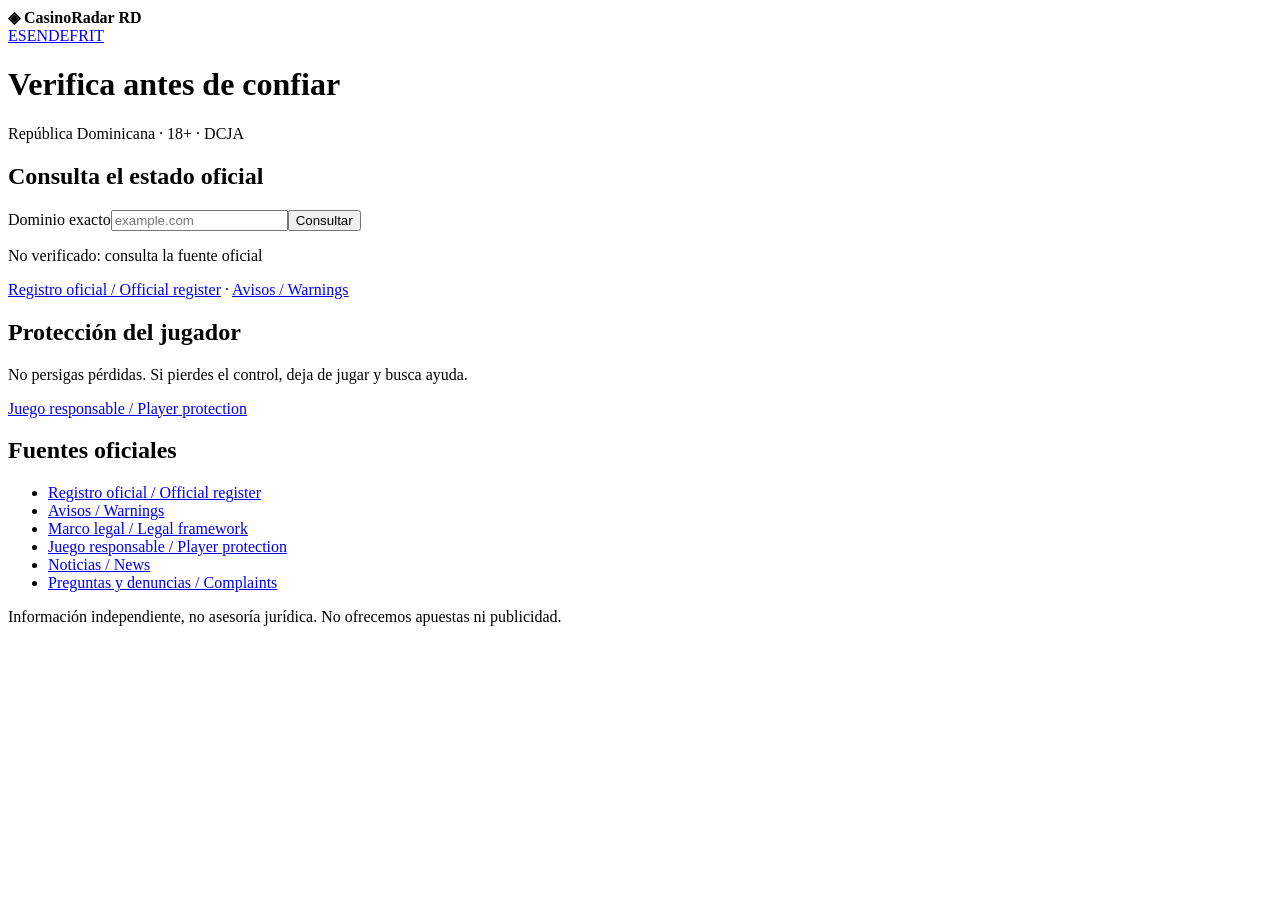
==== index.html @ f2c5ab01 "Add preview index.html" ====
<!doctype html><html lang="es"><head><meta charset="utf-8"><meta name="viewport" content="width=device-width,initial-scale=1"><meta name="description" content="Consulta el estado oficial · República Dominicana"><title>CasinoRadar RD – Verifica antes de confiar</title><meta name="robots" content="noindex"><link rel="stylesheet" href="/style.css"></head><body><header><strong>◈ CasinoRadar RD</strong><nav aria-label="Language"><a href="/" lang="es">ES</a><a href="/en/" lang="en">EN</a><a href="/de/" lang="de">DE</a><a href="/fr/" lang="fr">FR</a><a href="/it/" lang="it">IT</a></nav></header><main><h1>Verifica antes de confiar</h1><p>República Dominicana · 18+ · DCJA</p><section><h2>Consulta el estado oficial</h2><form id="check"><label for="domain">Dominio exacto</label><input id="domain" required maxlength="253" autocomplete="off" placeholder="example.com"><button>Consultar</button></form><p id="result" role="status">No verificado: consulta la fuente oficial</p><a href="https://www.casinos.gob.do/juegos-autorizados/juegos-de-azar-por-internet/">Registro oficial / Official register</a> · <a href="https://www.casinos.gob.do/juegos-autorizados/operadores-no-autorizados/">Avisos / Warnings</a></section><section><h2>Protección del jugador</h2><p>No persigas pérdidas. Si pierdes el control, deja de jugar y busca ayuda.</p><a href="https://www.casinos.gob.do/juego-responsable/que-es-el-juego-responsable/">Juego responsable / Player protection</a></section><section><h2>Fuentes oficiales</h2><ul><li><a href="https://www.casinos.gob.do/juegos-autorizados/juegos-de-azar-por-internet/">Registro oficial / Official register</a></li><li><a href="https://www.casinos.gob.do/juegos-autorizados/operadores-no-autorizados/">Avisos / Warnings</a></li><li><a href="https://www.casinos.gob.do/marco-legal/">Marco legal / Legal framework</a></li><li><a href="https://www.casinos.gob.do/juego-responsable/que-es-el-juego-responsable/">Juego responsable / Player protection</a></li><li><a href="https://www.casinos.gob.do/">Noticias / News</a></li><li><a href="https://www.casinos.gob.do/faq/">Preguntas y denuncias / Complaints</a></li></ul></section></main><footer>Información independiente, no asesoría jurídica. No ofrecemos apuestas ni publicidad.</footer><script src="/check.js" defer></script></body></html>
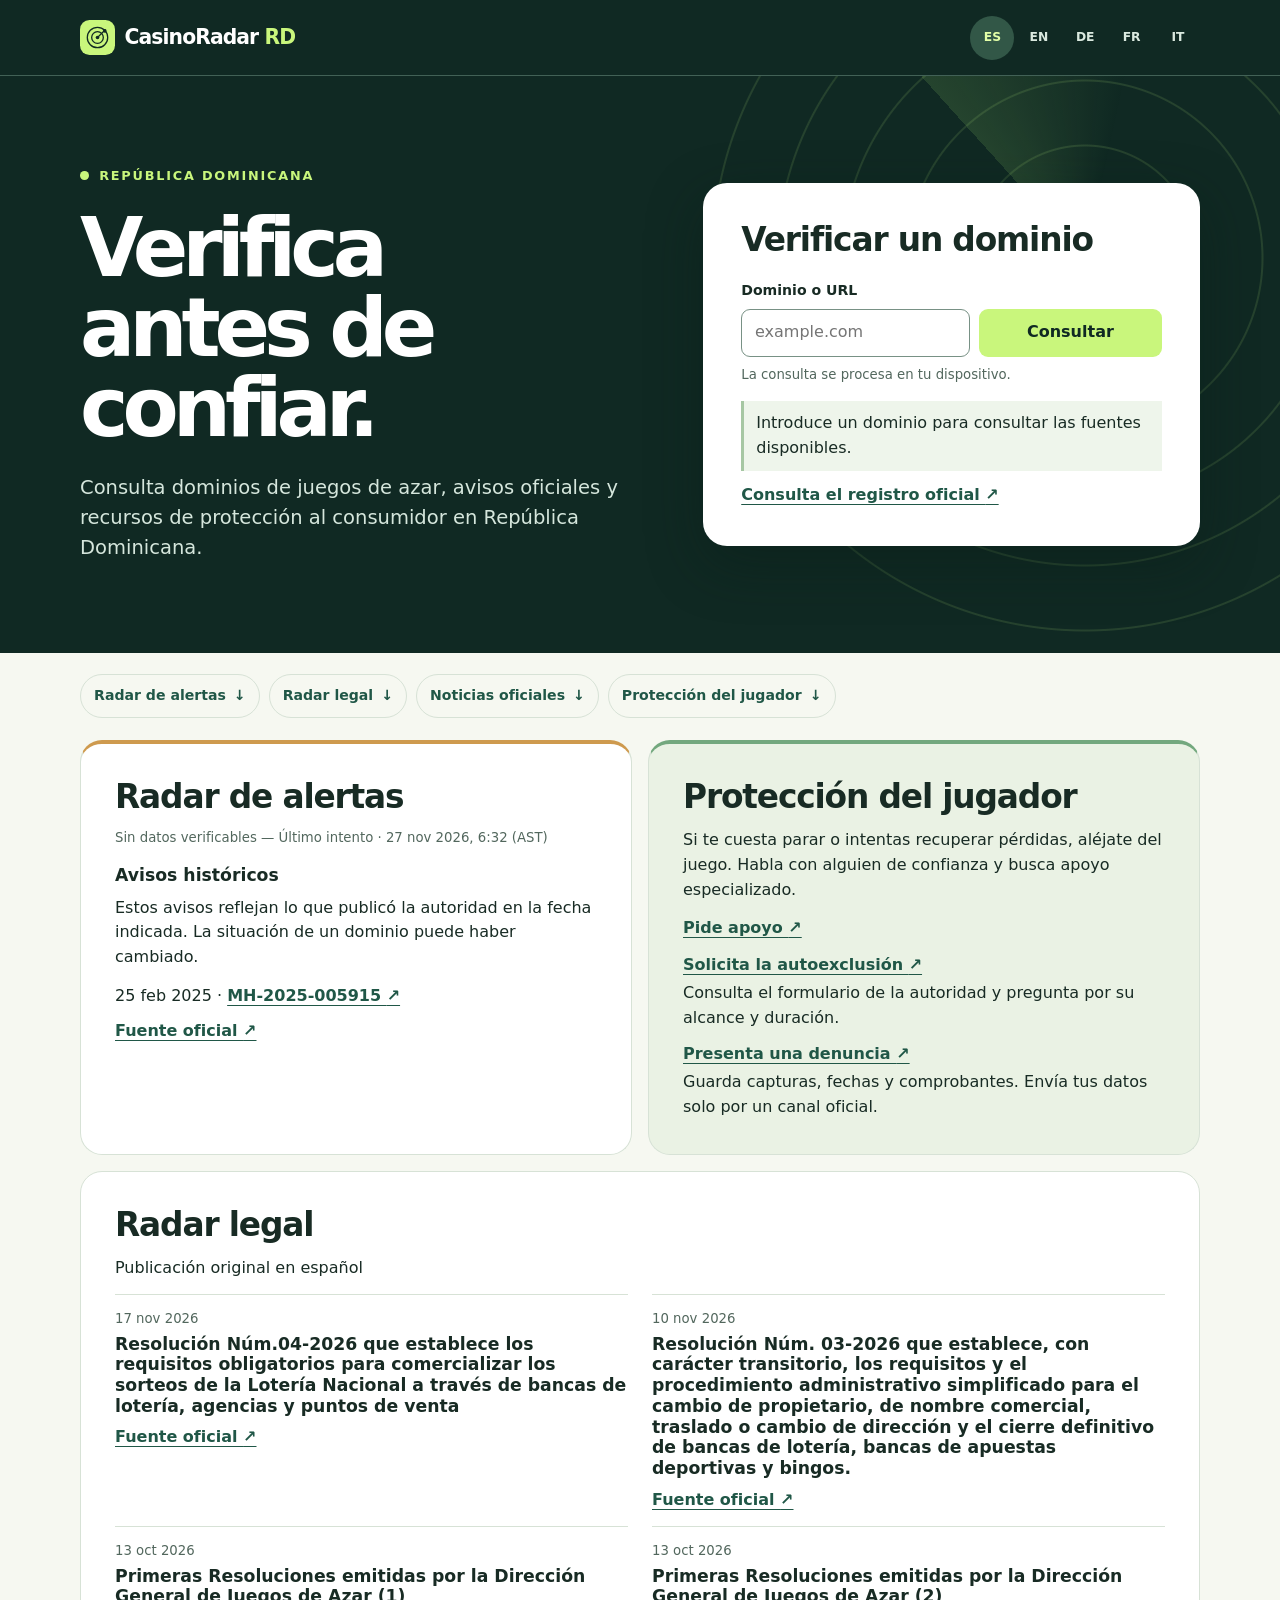
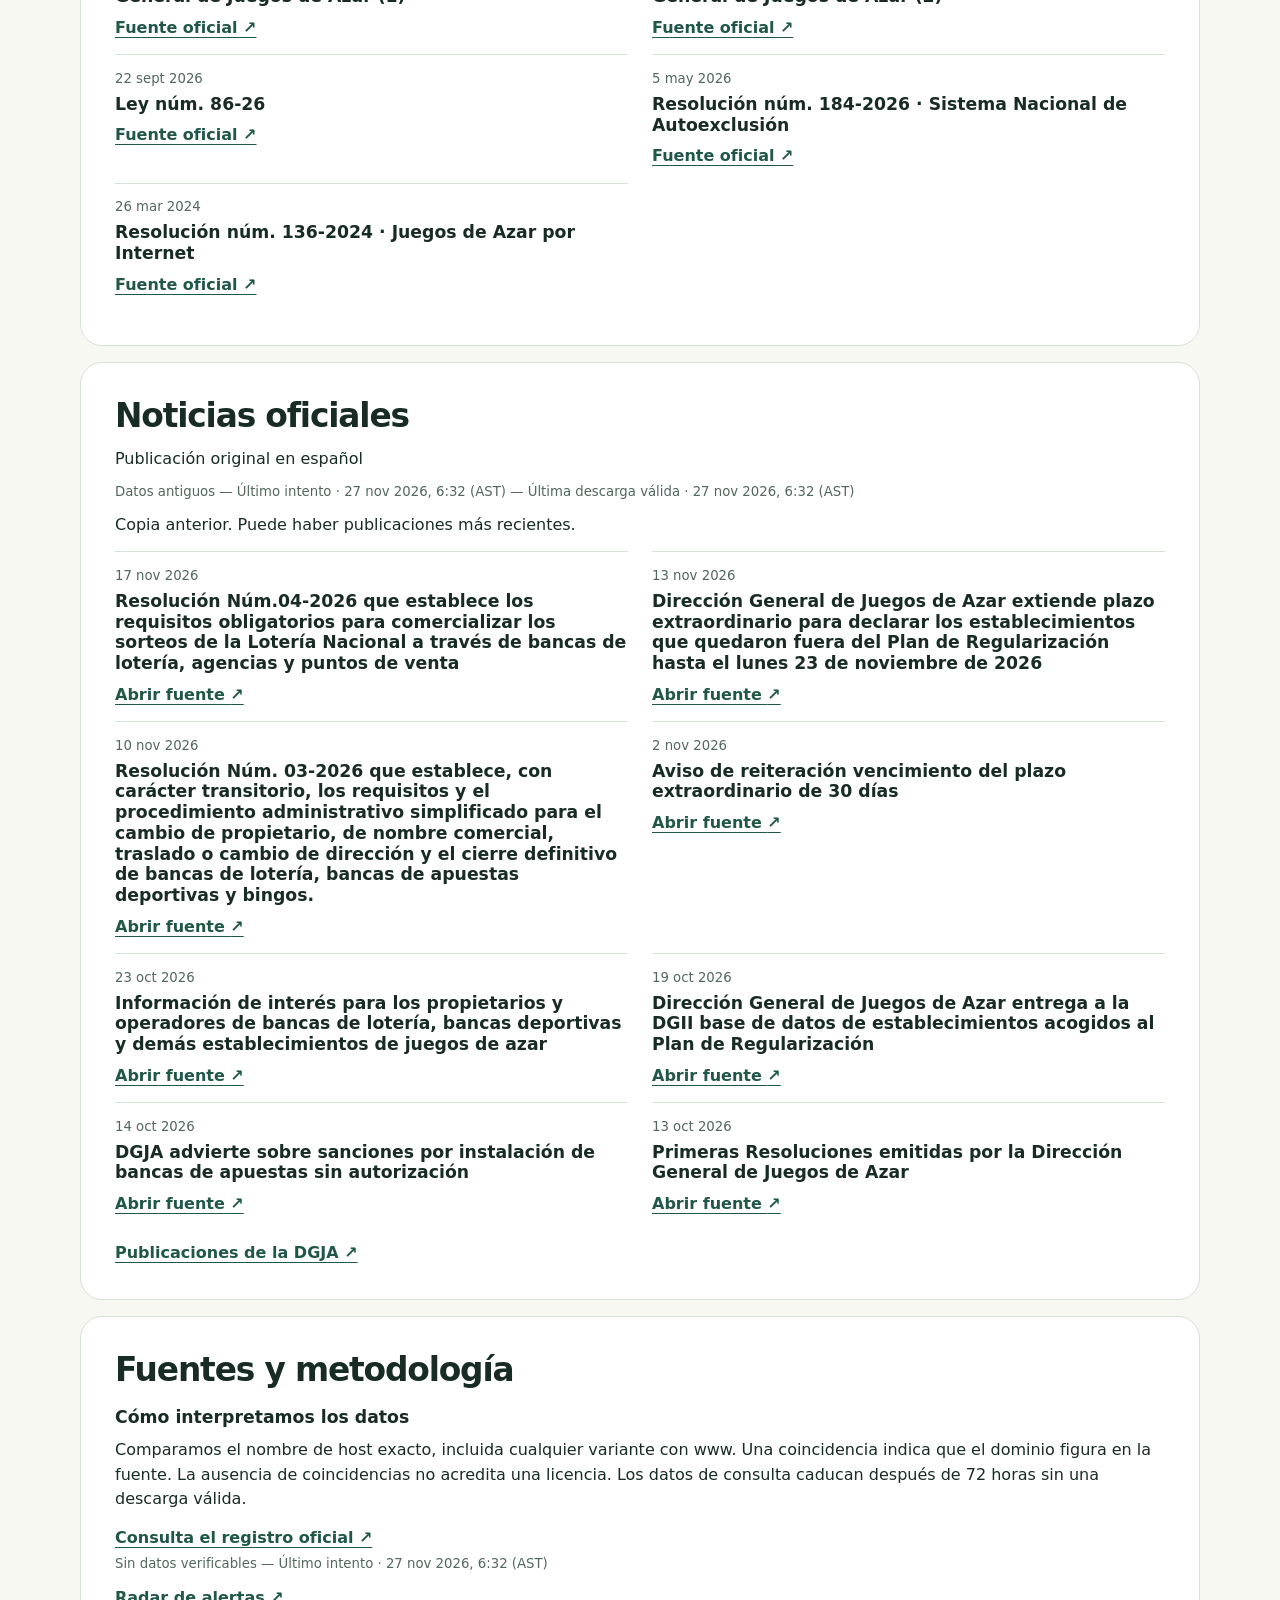
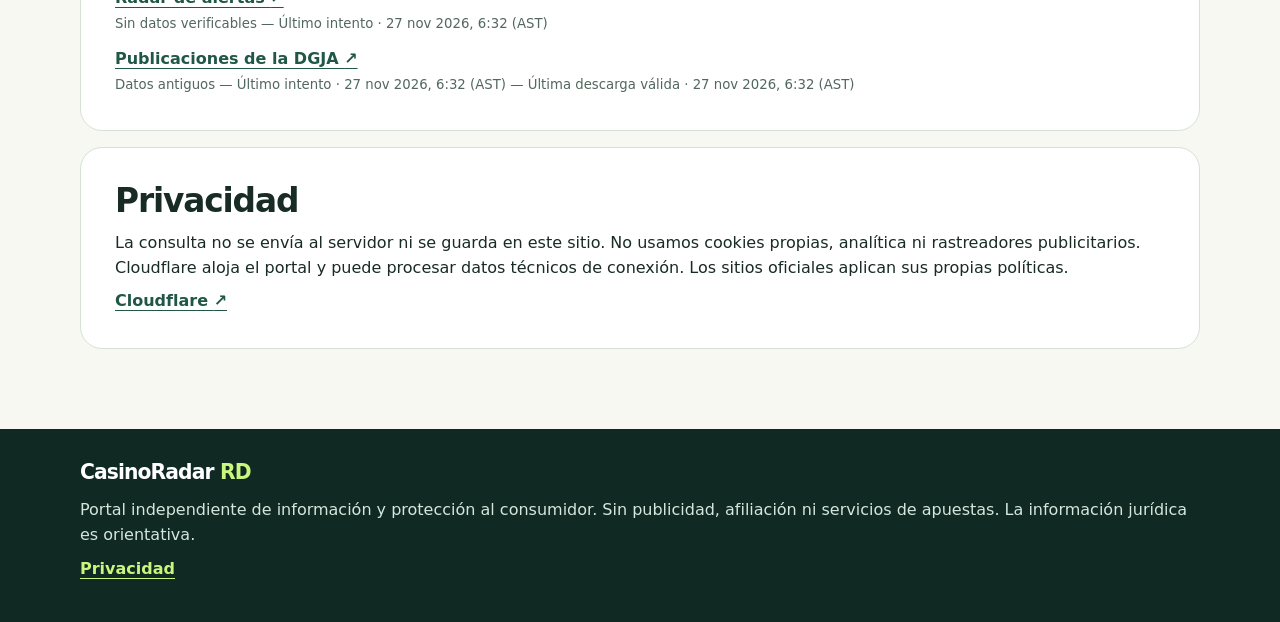
==== commit ba7998d1: "Build multilingual consumer protection portal and official source imports" ====
--- a/index.html
+++ b/index.html
@@ -1 +1,86 @@
-<!doctype html><html lang="es"><head><meta charset="utf-8"><meta name="viewport" content="width=device-width,initial-scale=1"><meta name="description" content="Consulta el estado oficial · República Dominicana"><title>CasinoRadar RD – Verifica antes de confiar</title><meta name="robots" content="noindex"><link rel="stylesheet" href="/style.css"></head><body><header><strong>◈ CasinoRadar RD</strong><nav aria-label="Language"><a href="/" lang="es">ES</a><a href="/en/" lang="en">EN</a><a href="/de/" lang="de">DE</a><a href="/fr/" lang="fr">FR</a><a href="/it/" lang="it">IT</a></nav></header><main><h1>Verifica antes de confiar</h1><p>República Dominicana · 18+ · DCJA</p><section><h2>Consulta el estado oficial</h2><form id="check"><label for="domain">Dominio exacto</label><input id="domain" required maxlength="253" autocomplete="off" placeholder="example.com"><button>Consultar</button></form><p id="result" role="status">No verificado: consulta la fuente oficial</p><a href="https://www.casinos.gob.do/juegos-autorizados/juegos-de-azar-por-internet/">Registro oficial / Official register</a> · <a href="https://www.casinos.gob.do/juegos-autorizados/operadores-no-autorizados/">Avisos / Warnings</a></section><section><h2>Protección del jugador</h2><p>No persigas pérdidas. Si pierdes el control, deja de jugar y busca ayuda.</p><a href="https://www.casinos.gob.do/juego-responsable/que-es-el-juego-responsable/">Juego responsable / Player protection</a></section><section><h2>Fuentes oficiales</h2><ul><li><a href="https://www.casinos.gob.do/juegos-autorizados/juegos-de-azar-por-internet/">Registro oficial / Official register</a></li><li><a href="https://www.casinos.gob.do/juegos-autorizados/operadores-no-autorizados/">Avisos / Warnings</a></li><li><a href="https://www.casinos.gob.do/marco-legal/">Marco legal / Legal framework</a></li><li><a href="https://www.casinos.gob.do/juego-responsable/que-es-el-juego-responsable/">Juego responsable / Player protection</a></li><li><a href="https://www.casinos.gob.do/">Noticias / News</a></li><li><a href="https://www.casinos.gob.do/faq/">Preguntas y denuncias / Complaints</a></li></ul></section></main><footer>Información independiente, no asesoría jurídica. No ofrecemos apuestas ni publicidad.</footer><script src="/check.js" defer></script></body></html>+<!doctype html>
+<html lang="es">
+<head>
+<meta charset="utf-8">
+<meta name="viewport" content="width=device-width, initial-scale=1">
+<title>Verificar un dominio · CasinoRadar RD</title>
+<meta name="description" content="Consulta dominios de juegos de azar, avisos oficiales y recursos de protección al consumidor en República Dominicana.">
+<link rel="canonical" href="https://casinoradar-rd.pages.dev/">
+<link rel="alternate" hreflang="es" href="https://casinoradar-rd.pages.dev/">
+<link rel="alternate" hreflang="en" href="https://casinoradar-rd.pages.dev/en/">
+<link rel="alternate" hreflang="de" href="https://casinoradar-rd.pages.dev/de/">
+<link rel="alternate" hreflang="fr" href="https://casinoradar-rd.pages.dev/fr/">
+<link rel="alternate" hreflang="it" href="https://casinoradar-rd.pages.dev/it/">
+<link rel="alternate" hreflang="x-default" href="https://casinoradar-rd.pages.dev/">
+<meta property="og:title" content="Verifica antes de confiar. · CasinoRadar RD">
+<meta property="og:description" content="Consulta dominios de juegos de azar, avisos oficiales y recursos de protección al consumidor en República Dominicana.">
+<meta property="og:url" content="https://casinoradar-rd.pages.dev/">
+<meta property="og:type" content="website">
+<meta name="theme-color" content="#102923">
+<link rel="icon" href="/radar.svg" type="image/svg+xml">
+<link rel="stylesheet" href="/style.css">
+<script type="module" src="/check.js"></script>
+</head>
+<body>
+<a class="skip" href="#main">Ir al contenido</a>
+<header class="top"><div class="wrap masthead">
+<a class="brand" href="/"><img src="/radar.svg" alt="" width="35" height="35"> CasinoRadar <span>RD</span></a>
+<nav class="languages" aria-label="Idioma / Language"><a href="/" lang="es" hreflang="es" aria-label="Español" aria-current="page">ES</a><a href="/en/" lang="en" hreflang="en" aria-label="English">EN</a><a href="/de/" lang="de" hreflang="de" aria-label="Deutsch">DE</a><a href="/fr/" lang="fr" hreflang="fr" aria-label="Français">FR</a><a href="/it/" lang="it" hreflang="it" aria-label="Italiano">IT</a></nav>
+</div></header>
+<main id="main">
+<div class="hero"><div class="wrap hero-grid">
+<div class="hero-copy"><p class="country">República Dominicana</p><h1>Verifica antes de confiar.</h1><p>Consulta dominios de juegos de azar, avisos oficiales y recursos de protección al consumidor en República Dominicana.</p></div>
+<section class="lookup" id="lookup" aria-labelledby="lookup-title"><h2 id="lookup-title">Verificar un dominio</h2>
+<form id="check">
+<label for="domain">Dominio o URL</label><div class="controls"><input id="domain" required maxlength="2048" type="text" inputmode="url" autocomplete="off" autocapitalize="none" spellcheck="false" placeholder="example.com"><button id="submit" disabled>Consultar</button></div>
+</form>
+<p class="micro">La consulta se procesa en tu dispositivo.</p>
+<p id="result" role="status">Introduce un dominio para consultar las fuentes disponibles.</p>
+<p id="evidence"></p>
+<a href="https://dgja.gob.do/juegos-autorizados/">Consulta el registro oficial <span aria-hidden="true">↗</span></a>
+<noscript><p>No podemos verificar el estado actual con los datos disponibles. Consulta a la autoridad.</p></noscript>
+</section></div></div>
+<div class="wrap content">
+<nav class="sections" aria-label="CasinoRadar RD"><a href="#warnings">Radar de alertas <span aria-hidden="true">↓</span></a><a href="#legal">Radar legal <span aria-hidden="true">↓</span></a><a href="#news">Noticias oficiales <span aria-hidden="true">↓</span></a><a href="#protection">Protección del jugador <span aria-hidden="true">↓</span></a></nav>
+<div class="columns">
+<section class="panel warnings" id="warnings"><h2>Radar de alertas</h2><p data-source="warnings"></p>
+<h3>Avisos históricos</h3><p>Estos avisos reflejan lo que publicó la autoridad en la fecha indicada. La situación de un dominio puede haber cambiado.</p>
+<ul class="archive"><li><time datetime="2025-02-25">25 feb 2025</time> · <a href="https://www.casinos.gob.do/wp-content/uploads/2025/02/MH-2025-005915-Aviso-de-Advertencia-sitios-web-no-autorizados_25feb2025.pdf">MH-2025-005915 <span aria-hidden="true">↗</span></a></li></ul>
+<div id="active-warnings"></div>
+<p><a href="https://www.casinos.gob.do/juegos-autorizados/operadores-no-autorizados/">Fuente oficial <span aria-hidden="true">↗</span></a></p></section>
+<section class="panel player" id="protection"><h2>Protección del jugador</h2><p>Si te cuesta parar o intentas recuperar pérdidas, aléjate del juego. Habla con alguien de confianza y busca apoyo especializado.</p><ul class="resources">
+<li><a href="https://www.casinos.gob.do/juego-responsable/herramientas-de-ayuda-y-soporte/">Pide apoyo <span aria-hidden="true">↗</span></a></li>
+<li><a href="https://www.casinos.gob.do/juego-responsable/formulario-de-autoexclusion/">Solicita la autoexclusión <span aria-hidden="true">↗</span></a><p>Consulta el formulario de la autoridad y pregunta por su alcance y duración.</p></li>
+<li><a href="https://www.casinos.gob.do/denuncias-y-sugerencias/">Presenta una denuncia <span aria-hidden="true">↗</span></a><p>Guarda capturas, fechas y comprobantes. Envía tus datos solo por un canal oficial.</p></li>
+</ul></section>
+</div>
+<section class="panel feed" id="legal"><h2>Radar legal</h2><p>Publicación original en español</p><ol class="items"><li><p class="stamp"><time datetime="2026-11-17">17 nov 2026</time></p><h3 lang="es">Resolución Núm.04-2026 que establece los requisitos obligatorios para comercializar los sorteos de la Lotería Nacional a través de bancas de lotería, agencias y puntos de venta</h3><a href="https://dgja.gob.do/wp-content/uploads/2026/11/RESOLUCION-04-DEL-2026.-SCAN.pdf">Fuente oficial <span aria-hidden="true">↗</span></a></li>
+<li><p class="stamp"><time datetime="2026-11-10">10 nov 2026</time></p><h3 lang="es">Resolución Núm. 03-2026 que establece, con carácter transitorio, los requisitos y el procedimiento administrativo simplificado para el cambio de propietario, de nombre comercial, traslado o cambio de dirección y el cierre definitivo de bancas de lotería, bancas de apuestas deportivas y bingos.</h3><a href="https://dgja.gob.do/wp-content/uploads/2026/11/Resolucion-Num.-03-2026.pdf">Fuente oficial <span aria-hidden="true">↗</span></a></li>
+<li><p class="stamp"><time datetime="2026-10-13">13 oct 2026</time></p><h3 lang="es">Primeras Resoluciones emitidas por la Dirección General de Juegos de Azar (1)</h3><a href="https://dgja.gob.do/wp-content/uploads/2026/10/RESOLUCION-DGJA-NO.-01-1.pdf">Fuente oficial <span aria-hidden="true">↗</span></a></li>
+<li><p class="stamp"><time datetime="2026-10-13">13 oct 2026</time></p><h3 lang="es">Primeras Resoluciones emitidas por la Dirección General de Juegos de Azar (2)</h3><a href="https://dgja.gob.do/wp-content/uploads/2026/10/RESOLUCION-DGJA-NO.02-1.pdf">Fuente oficial <span aria-hidden="true">↗</span></a></li>
+<li><p class="stamp"><time datetime="2026-09-22">22 sept 2026</time></p><h3 lang="es">Ley núm. 86-26</h3><a href="https://diputadosrd.gob.do/sil/iniciativa/158517">Fuente oficial <span aria-hidden="true">↗</span></a></li>
+<li><p class="stamp"><time datetime="2026-05-05">5 may 2026</time></p><h3 lang="es">Resolución núm. 184-2026 · Sistema Nacional de Autoexclusión</h3><a href="https://www.hacienda.gob.do/marco-legal/resolucion-num-184-2026/">Fuente oficial <span aria-hidden="true">↗</span></a></li>
+<li><p class="stamp"><time datetime="2024-03-26">26 mar 2024</time></p><h3 lang="es">Resolución núm. 136-2024 · Juegos de Azar por Internet</h3><a href="https://www.hacienda.gob.do/marco-legal/resolucion-num-136-2024/">Fuente oficial <span aria-hidden="true">↗</span></a></li></ol></section>
+<section class="panel feed" id="news"><h2>Noticias oficiales</h2><p>Publicación original en español</p>
+<p data-source="news"></p><p id="news-stale" hidden>Copia anterior. Puede haber publicaciones más recientes.</p>
+<ol class="items"><li><p class="stamp"><time datetime="2026-11-17">17 nov 2026</time></p><h3 lang="es">Resolución Núm.04-2026 que establece los requisitos obligatorios para comercializar los sorteos de la Lotería Nacional a través de bancas de lotería, agencias y puntos de venta</h3><a href="https://dgja.gob.do/noticias/resolucion-num-04-2026-que-establece-los-requisitos-obligatorios-para-comercializar-los-sorteos-de-la-loteria-nacional-a-traves-de-bancas-de-loteria-agencias-y-puntos-de-venta/">Abrir fuente <span aria-hidden="true">↗</span></a></li>
+<li><p class="stamp"><time datetime="2026-11-13">13 nov 2026</time></p><h3 lang="es">Dirección General de Juegos de Azar extiende plazo extraordinario para declarar los establecimientos que quedaron fuera del Plan de Regularización hasta el lunes 23 de noviembre de 2026</h3><a href="https://dgja.gob.do/noticias/direccion-general-de-juegos-de-azar-extiende-plazo-extraordinario-para-declarar-los-establecimientos-que-quedaron-fuera-del-plan-de-regularizacion-hasta-el-lunes-23-de-noviembre-de-2026/">Abrir fuente <span aria-hidden="true">↗</span></a></li>
+<li><p class="stamp"><time datetime="2026-11-10">10 nov 2026</time></p><h3 lang="es">Resolución Núm. 03-2026 que establece, con carácter transitorio, los requisitos y el procedimiento administrativo simplificado para el cambio de propietario, de nombre comercial, traslado o cambio de dirección y el cierre definitivo de bancas de lotería, bancas de apuestas deportivas y bingos.</h3><a href="https://dgja.gob.do/noticias/resolucion-num-03-2026-que-establece-con-caracter-transitorio-los-requisitos-y-el-procedimiento-administrativo-simplificado-para-el-cambio-de-propietario-de-nombre-comercial-traslado-o-cambio-de/">Abrir fuente <span aria-hidden="true">↗</span></a></li>
+<li><p class="stamp"><time datetime="2026-11-02">2 nov 2026</time></p><h3 lang="es">Aviso de reiteración vencimiento del plazo extraordinario de 30 días</h3><a href="https://dgja.gob.do/noticias/aviso-de-reiteracion-vencimiento-del-plazo-extraordinario-de-30-dias/">Abrir fuente <span aria-hidden="true">↗</span></a></li>
+<li><p class="stamp"><time datetime="2026-10-23">23 oct 2026</time></p><h3 lang="es">Información de interés para los propietarios y operadores de bancas de lotería, bancas deportivas y demás establecimientos de juegos de azar</h3><a href="https://dgja.gob.do/noticias/informacion-de-interes-para-los-propietarios-y-operadores-de-bancas-de-loteria-bancas-deportivas-y-demas-establecimientos-de-juegos-de-azar/">Abrir fuente <span aria-hidden="true">↗</span></a></li>
+<li><p class="stamp"><time datetime="2026-10-19">19 oct 2026</time></p><h3 lang="es">Dirección General de Juegos de Azar entrega a la DGII base de datos de establecimientos acogidos al Plan de Regularización</h3><a href="https://dgja.gob.do/noticias/direccion-general-de-juegos-de-azar-entrega-a-la-dgii-base-de-datos-de-establecimientos-acogidos-al-plan-de-regularizacion/">Abrir fuente <span aria-hidden="true">↗</span></a></li>
+<li><p class="stamp"><time datetime="2026-10-14">14 oct 2026</time></p><h3 lang="es">DGJA advierte sobre sanciones por instalación de bancas de apuestas sin autorización</h3><a href="https://dgja.gob.do/noticias/dgja-advierte-sobre-sanciones-por-instalacion-de-bancas-de-apuestas-sin-autorizacion/">Abrir fuente <span aria-hidden="true">↗</span></a></li>
+<li><p class="stamp"><time datetime="2026-10-13">13 oct 2026</time></p><h3 lang="es">Primeras Resoluciones emitidas por la Dirección General de Juegos de Azar</h3><a href="https://dgja.gob.do/noticias/primeras-resoluciones-emitidas-por-la-direccion-general-de-juegos-de-azar/">Abrir fuente <span aria-hidden="true">↗</span></a></li></ol><p><a href="https://dgja.gob.do/noticias/">Publicaciones de la DGJA <span aria-hidden="true">↗</span></a></p></section>
+<section class="panel" id="sources"><h2>Fuentes y metodología</h2><h3>Cómo interpretamos los datos</h3><p>Comparamos el nombre de host exacto, incluida cualquier variante con www. Una coincidencia indica que el dominio figura en la fuente. La ausencia de coincidencias no acredita una licencia. Los datos de consulta caducan después de 72 horas sin una descarga válida.</p>
+<ul class="source-list">
+<li><a href="https://dgja.gob.do/juegos-autorizados/">Consulta el registro oficial <span aria-hidden="true">↗</span></a><p data-source="registry"></p></li>
+<li><a href="https://www.casinos.gob.do/juegos-autorizados/operadores-no-autorizados/">Radar de alertas <span aria-hidden="true">↗</span></a><p data-source="warnings"></p></li>
+<li><a href="https://dgja.gob.do/noticias/">Publicaciones de la DGJA <span aria-hidden="true">↗</span></a><p data-source="news"></p></li>
+</ul></section>
+<section class="panel" id="privacy"><h2>Privacidad</h2><p>La consulta no se envía al servidor ni se guarda en este sitio. No usamos cookies propias, analítica ni rastreadores publicitarios. Cloudflare aloja el portal y puede procesar datos técnicos de conexión. Los sitios oficiales aplican sus propias políticas.</p><a href="https://www.cloudflare.com/privacypolicy/">Cloudflare <span aria-hidden="true">↗</span></a></section>
+</div>
+</main>
+<footer><div class="wrap"><p class="brand">CasinoRadar <span>RD</span></p><p>Portal independiente de información y protección al consumidor. Sin publicidad, afiliación ni servicios de apuestas. La información jurídica es orientativa.</p><a href="#privacy">Privacidad</a></div></footer>
+<div id="messages" hidden><span data-key="skip">Ir al contenido</span><span data-key="country">República Dominicana</span><span data-key="hero">Verifica antes de confiar.</span><span data-key="intro">Consulta dominios de juegos de azar, avisos oficiales y recursos de protección al consumidor en República Dominicana.</span><span data-key="check">Verificar un dominio</span><span data-key="label">Dominio o URL</span><span data-key="submit">Consultar</span><span data-key="privacyHint">La consulta se procesa en tu dispositivo.</span><span data-key="warnings">Radar de alertas</span><span data-key="legal">Radar legal</span><span data-key="news">Noticias oficiales</span><span data-key="protection">Protección del jugador</span><span data-key="sources">Fuentes y metodología</span><span data-key="archive">Avisos históricos</span><span data-key="archiveNote">Estos avisos reflejan lo que publicó la autoridad en la fecha indicada. La situación de un dominio puede haber cambiado.</span><span data-key="proof">Fuente oficial</span><span data-key="help">Pide apoyo</span><span data-key="helpText">Si te cuesta parar o intentas recuperar pérdidas, aléjate del juego. Habla con alguien de confianza y busca apoyo especializado.</span><span data-key="self">Solicita la autoexclusión</span><span data-key="selfText">Consulta el formulario de la autoridad y pregunta por su alcance y duración.</span><span data-key="complaint">Presenta una denuncia</span><span data-key="complaintText">Guarda capturas, fechas y comprobantes. Envía tus datos solo por un canal oficial.</span><span data-key="privacy">Privacidad</span><span data-key="privacyText">La consulta no se envía al servidor ni se guarda en este sitio. No usamos cookies propias, analítica ni rastreadores publicitarios. Cloudflare aloja el portal y puede procesar datos técnicos de conexión. Los sitios oficiales aplican sus propias políticas.</span><span data-key="independence">Portal independiente de información y protección al consumidor. Sin publicidad, afiliación ni servicios de apuestas. La información jurídica es orientativa.</span><span data-key="method">Cómo interpretamos los datos</span><span data-key="methodText">Comparamos el nombre de host exacto, incluida cualquier variante con www. Una coincidencia indica que el dominio figura en la fuente. La ausencia de coincidencias no acredita una licencia. Los datos de consulta caducan después de 72 horas sin una descarga válida.</span><span data-key="unavailable">No podemos verificar el estado actual con los datos disponibles. Consulta a la autoridad.</span><span data-key="fallback">Consulta el registro oficial</span><span data-key="pending">Introduce un dominio para consultar las fuentes disponibles.</span><span data-key="invalid">Introduce un dominio válido, con o sin https://.</span><span data-key="warning">El dominio figura en la lista de advertencias consultada. Confirma su situación con la autoridad.</span><span data-key="historical">El dominio aparece en una advertencia histórica o en una copia anterior. Su estado actual requiere confirmación.</span><span data-key="conflict">Las fuentes contienen registros contradictorios. Confirma el estado con la autoridad.</span><span data-key="listed">El dominio figura en el registro oficial consultado. Comprueba el alcance y la vigencia con la autoridad.</span><span data-key="unknown">No hay coincidencia exacta en las fuentes consultadas. Esto no confirma una autorización.</span><span data-key="stale">Copia anterior. Puede haber publicaciones más recientes.</span><span data-key="checked">Último intento</span><span data-key="retrieved">Última descarga válida</span><span data-key="original">Publicación original en español</span><span data-key="statusOk">Disponible</span><span data-key="statusUnavailable">Sin datos verificables</span><span data-key="statusStale">Datos antiguos</span><span data-key="publications">Publicaciones de la DGJA</span><span data-key="pdf">Documento oficial</span><span data-key="more">Abrir fuente</span></div>
+</body>
+</html>
--- a/style.css
+++ b/style.css
@@ -0,0 +1,102 @@
+:root {
+  color-scheme: light;
+  --pine: #102923;
+  --leaf: #205747;
+  --lime: #c9f67c;
+  --ink: #182b24;
+  --muted: #52675d;
+  --paper: #f6f8f1;
+  --line: #d7e2d6;
+  font: 100%/1.55 system-ui, sans-serif;
+  color: var(--ink);
+  background: var(--paper);
+}
+* { box-sizing: border-box; }
+body { margin: 0; }
+h1, h2, h3, p { margin: 0; }
+h2, h3 { line-height: 1.2; }
+h2 { font-size: clamp(1.55rem, 3vw, 2.05rem); letter-spacing: -.035em; }
+h3 { font-size: 1.08rem; }
+a { color: var(--leaf); font-weight: 650; text-underline-offset: .22em; }
+a:hover { text-decoration-thickness: .14em; }
+a, button, input { overflow-wrap: anywhere; }
+:focus-visible { outline: 3px solid #6a8d38; outline-offset: 4px; }
+[hidden] { display: none !important; }
+.wrap { width: min(1120px, calc(100% - 56px)); margin-inline: auto; }
+.skip { position: absolute; left: 1rem; top: -8rem; padding: .75rem; background: white; z-index: 2; }
+.skip:focus { top: 1rem; }
+.top, .hero { background: var(--pine); color: white; }
+.top { border-bottom: 1px solid #426156; }
+.masthead { display: flex; align-items: center; justify-content: space-between; min-height: 75px; gap: .75rem; }
+.brand { display: inline-flex; gap: .4rem; align-items: center; color: white; font-size: 1.27rem; font-weight: 760; text-decoration: none; letter-spacing: -.045em; }
+.brand img { margin-right: .2rem; }
+.brand span { color: var(--lime); }
+.languages { display: flex; gap: .15rem; }
+.languages a { display: grid; place-items: center; min-width: 44px; min-height: 44px; color: #dae9df; font-size: .77rem; text-decoration: none; border-radius: 999px; }
+.languages a:hover, .languages [aria-current] { background: #325747; color: #e3ffa8; }
+.hero { overflow: hidden; isolation: isolate; position: relative; }
+.hero::before {
+  content: "";
+  position: absolute;
+  z-index: -1;
+  width: 760px;
+  aspect-ratio: 1;
+  right: -185px;
+  top: -198px;
+  border-radius: 50%;
+  background: repeating-radial-gradient(circle, transparent 0 46px, #bff88120 47px 48px, transparent 49px 65px), conic-gradient(from 318deg, #90cd672a, transparent 55deg);
+  pointer-events: none;
+}
+.hero-grid { display: grid; grid-template-columns: 1.1fr 1fr; align-items: center; gap: clamp(28px, 6vw, 88px); padding-block: clamp(48px, 7vw, 104px); }
+.country { color: var(--lime); font-size: .8rem; text-transform: uppercase; letter-spacing: .14em; font-weight: 760; }
+.country::before { content: ""; display: inline-block; border-radius: 50%; width: .55rem; height: .55rem; background: var(--lime); margin-right: .65rem; }
+h1 { font-size: clamp(2.8rem, 6.4vw, 5.7rem); line-height: .98; letter-spacing: -.074em; text-wrap: balance; margin-block: .27em .3em; }
+.hero-copy > p:last-child { font-size: clamp(1rem, 2vw, 1.22rem); color: #d5e6dc; max-width: 33em; }
+.lookup { border-radius: 24px; padding: clamp(20px, 3.4vw, 38px); color: var(--ink); background: #fff; box-shadow: 0 18px 55px #081d1670; min-width: 0; }
+.lookup form { margin-top: 1.1rem; }
+.lookup label { font-size: .88rem; font-weight: 700; }
+.controls { display: flex; flex-wrap: wrap; gap: .55rem; margin-top: .35rem; }
+input, button { min-height: 48px; padding: .6rem .8rem; font: inherit; border-radius: 9px; border: 1px solid #789185; }
+input { width: 100%; flex: 1 1 10rem; min-width: 0; }
+button { color: var(--pine); background: var(--lime); border-color: transparent; font-weight: 750; cursor: pointer; flex: 1 0 auto; }
+button:hover { background: #b5e963; }
+button:disabled { opacity: .6; cursor: wait; }
+.micro, .stamp, [data-source] { color: var(--muted); font-size: .83rem; }
+.micro { margin-top: .5rem; }
+#result { margin-block: .95rem .75rem; border-left: 3px solid #a6c7a3; background: #eef5eb; padding: .65rem .75rem; overflow-wrap: anywhere; min-height: 3.5rem; }
+#result[data-state="historical"], #result[data-state="warning"], #result[data-state="conflict"] { background: #fff4dc; border-color: #b37620; }
+#evidence:not(:empty) { margin-bottom: .7rem; }
+.content { padding-block: 21px 64px; }
+.sections { display: flex; flex-wrap: wrap; gap: .55rem; padding-bottom: 22px; }
+.sections a { display: inline-flex; align-items: center; gap: .5rem; min-height: 44px; padding: .4rem .82rem; border: 1px solid var(--line); border-radius: 999px; text-decoration: none; font-size: .88rem; }
+.sections a:hover { background: #e8f1e2; }
+.columns { display: grid; grid-template-columns: 1fr 1fr; gap: 16px; }
+.panel { border: 1px solid var(--line); background: white; border-radius: 22px; padding: clamp(20px, 3vw, 34px); margin-bottom: 16px; scroll-margin-top: 18px; overflow-wrap: anywhere; }
+.panel p { margin-top: .65rem; }
+.panel h3 { margin-top: 1rem; }
+.warnings { border-top: 4px solid #ce9a4e; }
+.player { background: #eaf2e4; border-top: 4px solid #73a87e; }
+.resources, .archive, .items, .source-list { list-style: none; padding: 0; margin: .85rem 0 0; }
+.resources li + li, .archive li + li, .source-list li + li { margin-top: .75rem; }
+.resources li p, .source-list li p { margin-top: .2rem; }
+.items { display: grid; grid-template-columns: 1fr 1fr; column-gap: 1.5rem; }
+.items li { border-top: 1px solid var(--line); padding-block: .85rem; }
+.items h3 { margin: .28rem 0 .55rem; }
+.items p { margin-top: 0; }
+#privacy > a { display: inline-block; margin-top: .5rem; }
+footer { padding-block: 28px 40px; background: var(--pine); color: #d5e6dc; }
+footer p { margin-bottom: .6rem; }
+footer a { color: var(--lime); }
+@media (max-width: 740px) {
+  .wrap { width: calc(100% - 32px); }
+  .masthead { flex-wrap: wrap; padding-block: 10px; gap: 4px 12px; }
+  .hero-grid, .columns, .items { grid-template-columns: 1fr; }
+  .hero-grid { padding-block: 36px 25px; gap: 24px; }
+  .hero::before { width: 460px; right: -290px; top: -112px; }
+  h1 { max-width: 12em; }
+  .columns { gap: 0; }
+}
+@media (max-width: 420px) {
+  .masthead { justify-content: center; }
+  .controls button { flex-basis: 100%; }
+}
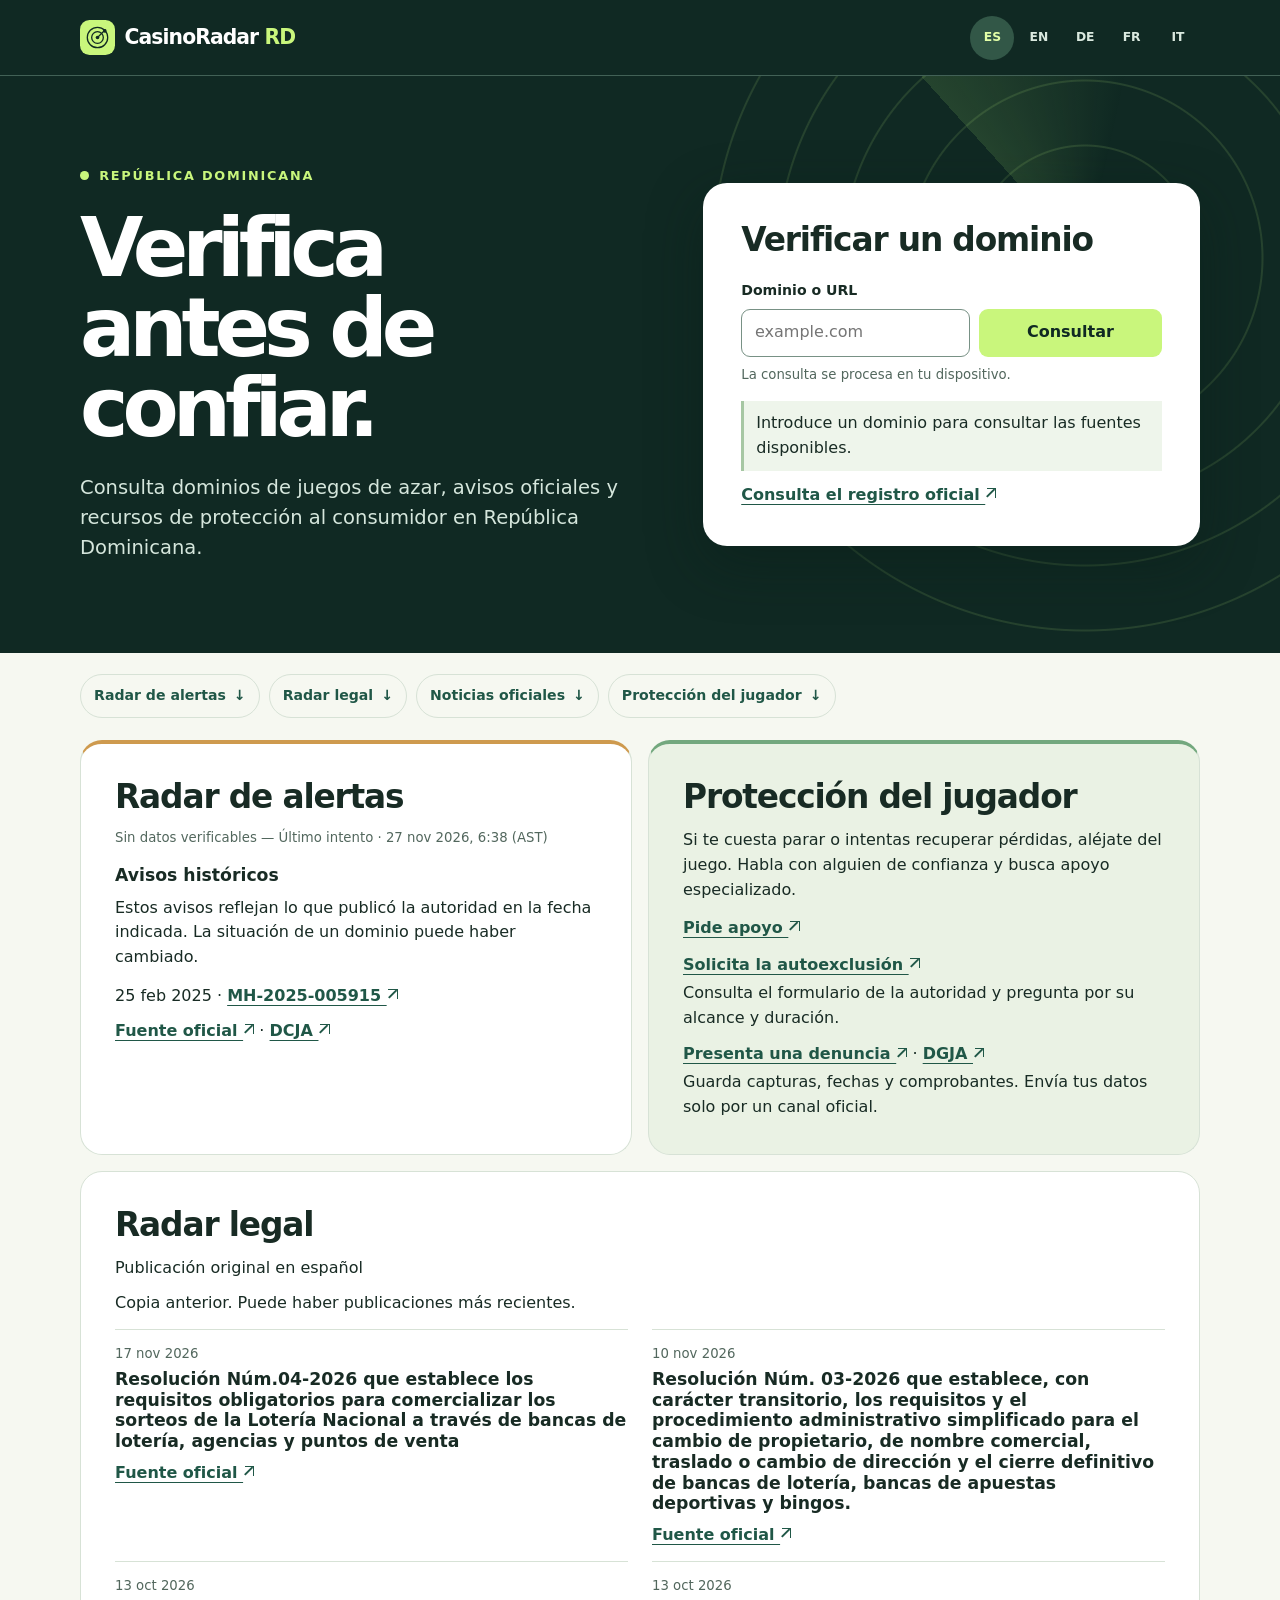
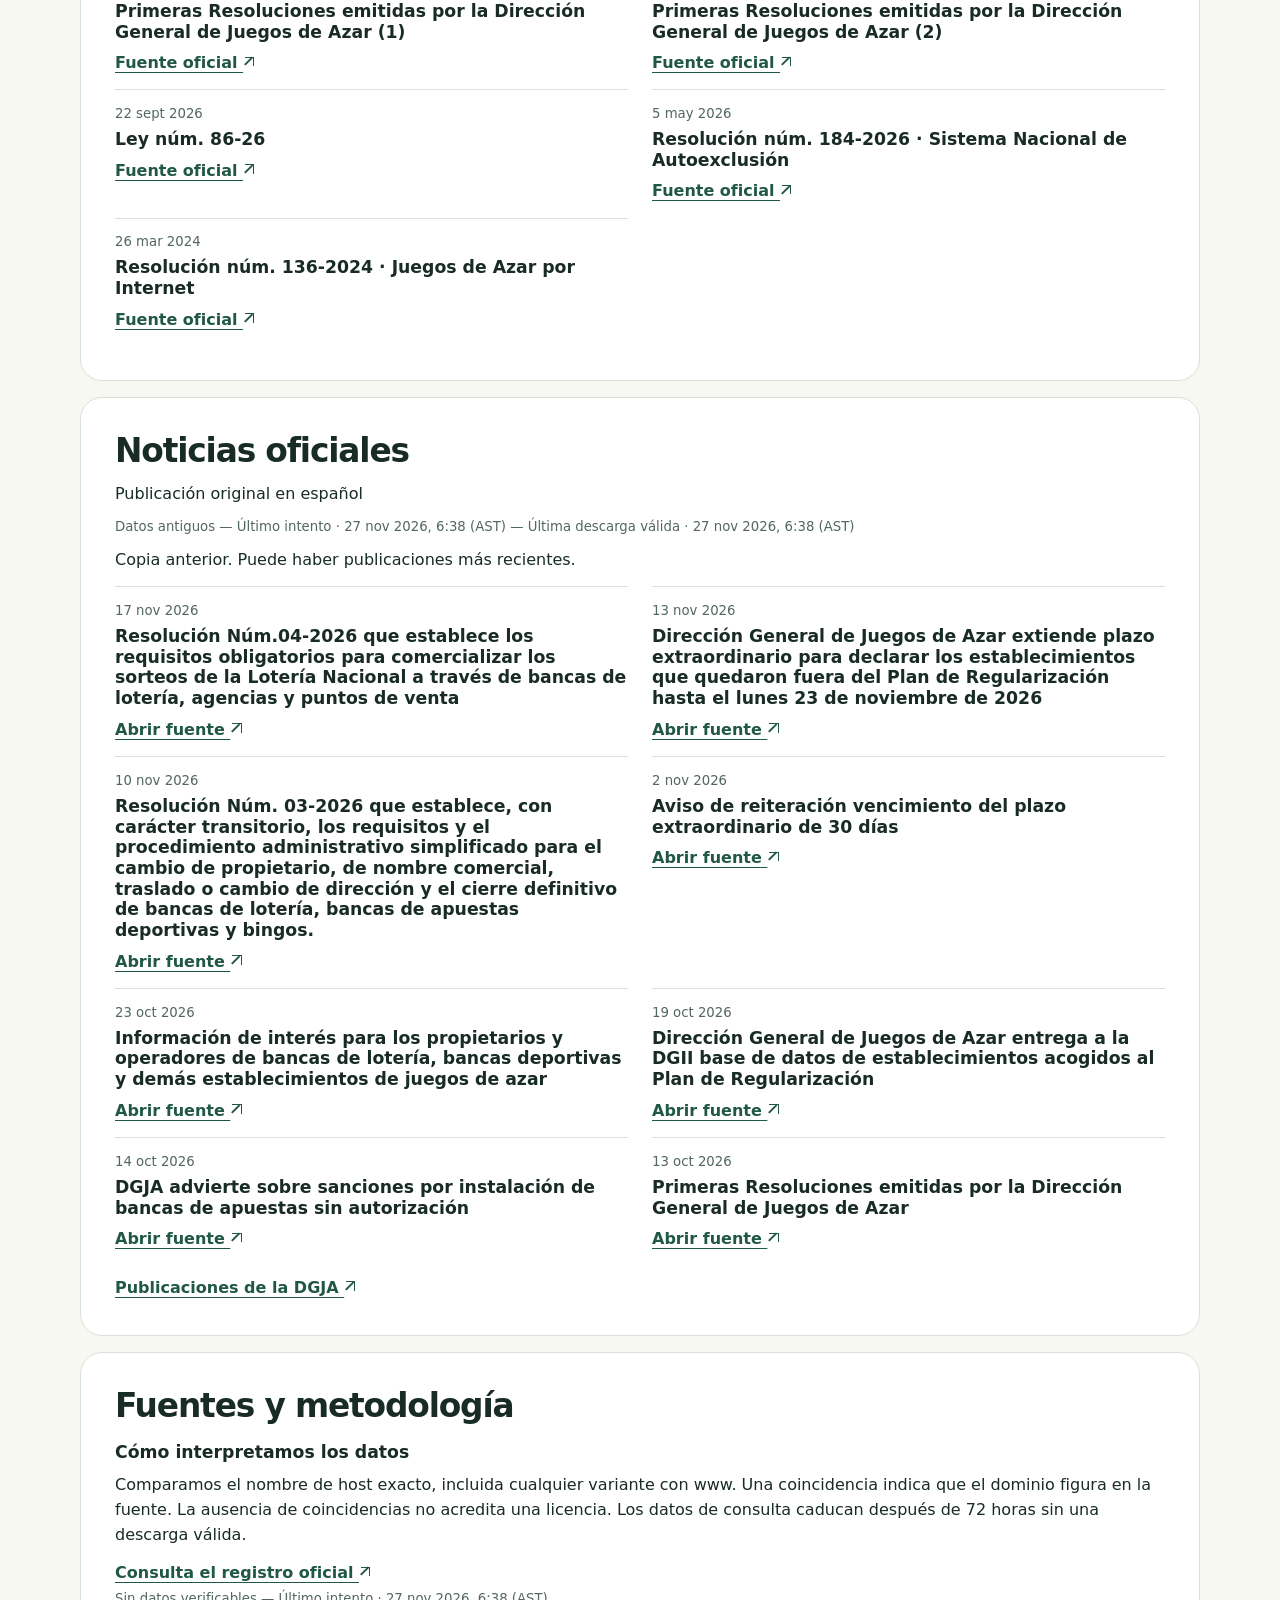
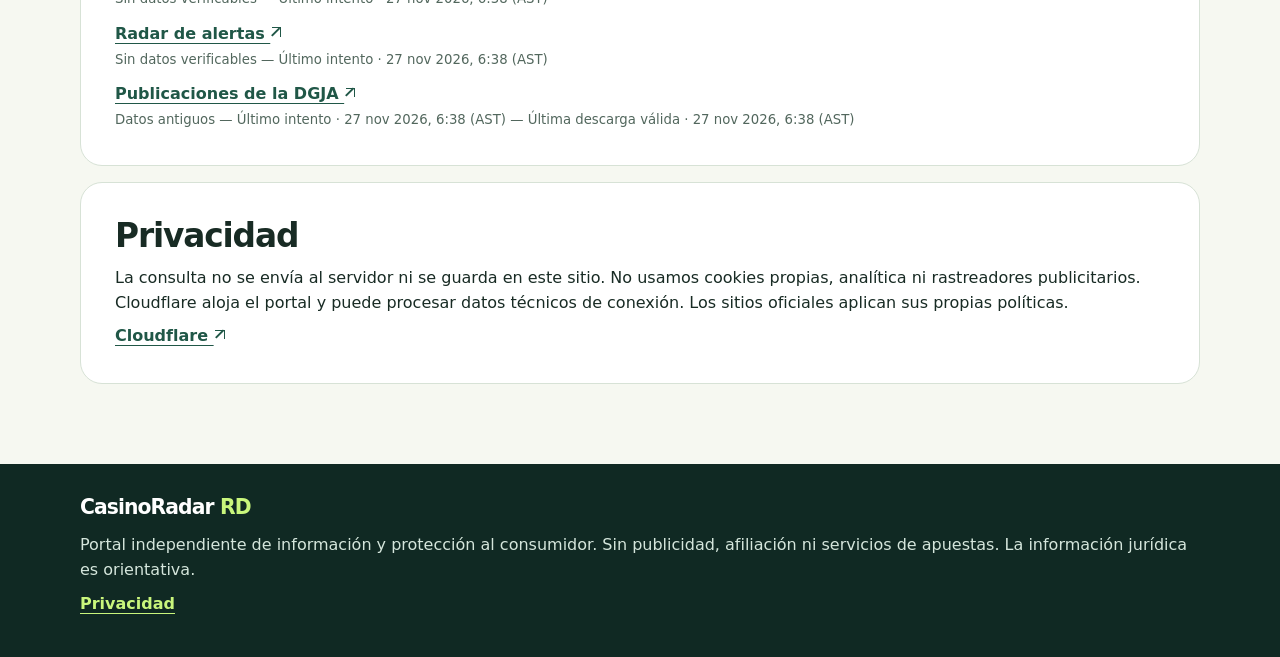
==== commit bf1b1055: "Limit current domain claims to DGJA sources and refine mobile rendering" ====
--- a/index.html
+++ b/index.html
@@ -37,7 +37,7 @@
 <p class="micro">La consulta se procesa en tu dispositivo.</p>
 <p id="result" role="status">Introduce un dominio para consultar las fuentes disponibles.</p>
 <p id="evidence"></p>
-<a href="https://dgja.gob.do/juegos-autorizados/">Consulta el registro oficial <span aria-hidden="true">↗</span></a>
+<a href="https://dgja.gob.do/juegos-autorizados/">Consulta el registro oficial <span class="external" aria-hidden="true"></span></a>
 <noscript><p>No podemos verificar el estado actual con los datos disponibles. Consulta a la autoridad.</p></noscript>
 </section></div></div>
 <div class="wrap content">
@@ -45,39 +45,39 @@
 <div class="columns">
 <section class="panel warnings" id="warnings"><h2>Radar de alertas</h2><p data-source="warnings"></p>
 <h3>Avisos históricos</h3><p>Estos avisos reflejan lo que publicó la autoridad en la fecha indicada. La situación de un dominio puede haber cambiado.</p>
-<ul class="archive"><li><time datetime="2025-02-25">25 feb 2025</time> · <a href="https://www.casinos.gob.do/wp-content/uploads/2025/02/MH-2025-005915-Aviso-de-Advertencia-sitios-web-no-autorizados_25feb2025.pdf">MH-2025-005915 <span aria-hidden="true">↗</span></a></li></ul>
+<ul class="archive"><li><time datetime="2025-02-25">25 feb 2025</time> · <a href="https://www.casinos.gob.do/wp-content/uploads/2025/02/MH-2025-005915-Aviso-de-Advertencia-sitios-web-no-autorizados_25feb2025.pdf">MH-2025-005915 <span class="external" aria-hidden="true"></span></a></li></ul>
 <div id="active-warnings"></div>
-<p><a href="https://www.casinos.gob.do/juegos-autorizados/operadores-no-autorizados/">Fuente oficial <span aria-hidden="true">↗</span></a></p></section>
+<p><a href="https://dgja.gob.do/sanciones/">Fuente oficial <span class="external" aria-hidden="true"></span></a> · <a href="https://www.casinos.gob.do/juegos-autorizados/operadores-no-autorizados/">DCJA <span class="external" aria-hidden="true"></span></a></p></section>
 <section class="panel player" id="protection"><h2>Protección del jugador</h2><p>Si te cuesta parar o intentas recuperar pérdidas, aléjate del juego. Habla con alguien de confianza y busca apoyo especializado.</p><ul class="resources">
-<li><a href="https://www.casinos.gob.do/juego-responsable/herramientas-de-ayuda-y-soporte/">Pide apoyo <span aria-hidden="true">↗</span></a></li>
-<li><a href="https://www.casinos.gob.do/juego-responsable/formulario-de-autoexclusion/">Solicita la autoexclusión <span aria-hidden="true">↗</span></a><p>Consulta el formulario de la autoridad y pregunta por su alcance y duración.</p></li>
-<li><a href="https://www.casinos.gob.do/denuncias-y-sugerencias/">Presenta una denuncia <span aria-hidden="true">↗</span></a><p>Guarda capturas, fechas y comprobantes. Envía tus datos solo por un canal oficial.</p></li>
+<li><a href="https://www.casinos.gob.do/juego-responsable/herramientas-de-ayuda-y-soporte/">Pide apoyo <span class="external" aria-hidden="true"></span></a></li>
+<li><a href="https://www.casinos.gob.do/juego-responsable/formulario-de-autoexclusion/">Solicita la autoexclusión <span class="external" aria-hidden="true"></span></a><p>Consulta el formulario de la autoridad y pregunta por su alcance y duración.</p></li>
+<li><a href="https://www.casinos.gob.do/denuncias-y-sugerencias/">Presenta una denuncia <span class="external" aria-hidden="true"></span></a> · <a href="https://dgja.gob.do/">DGJA <span class="external" aria-hidden="true"></span></a><p>Guarda capturas, fechas y comprobantes. Envía tus datos solo por un canal oficial.</p></li>
 </ul></section>
 </div>
-<section class="panel feed" id="legal"><h2>Radar legal</h2><p>Publicación original en español</p><ol class="items"><li><p class="stamp"><time datetime="2026-11-17">17 nov 2026</time></p><h3 lang="es">Resolución Núm.04-2026 que establece los requisitos obligatorios para comercializar los sorteos de la Lotería Nacional a través de bancas de lotería, agencias y puntos de venta</h3><a href="https://dgja.gob.do/wp-content/uploads/2026/11/RESOLUCION-04-DEL-2026.-SCAN.pdf">Fuente oficial <span aria-hidden="true">↗</span></a></li>
-<li><p class="stamp"><time datetime="2026-11-10">10 nov 2026</time></p><h3 lang="es">Resolución Núm. 03-2026 que establece, con carácter transitorio, los requisitos y el procedimiento administrativo simplificado para el cambio de propietario, de nombre comercial, traslado o cambio de dirección y el cierre definitivo de bancas de lotería, bancas de apuestas deportivas y bingos.</h3><a href="https://dgja.gob.do/wp-content/uploads/2026/11/Resolucion-Num.-03-2026.pdf">Fuente oficial <span aria-hidden="true">↗</span></a></li>
-<li><p class="stamp"><time datetime="2026-10-13">13 oct 2026</time></p><h3 lang="es">Primeras Resoluciones emitidas por la Dirección General de Juegos de Azar (1)</h3><a href="https://dgja.gob.do/wp-content/uploads/2026/10/RESOLUCION-DGJA-NO.-01-1.pdf">Fuente oficial <span aria-hidden="true">↗</span></a></li>
-<li><p class="stamp"><time datetime="2026-10-13">13 oct 2026</time></p><h3 lang="es">Primeras Resoluciones emitidas por la Dirección General de Juegos de Azar (2)</h3><a href="https://dgja.gob.do/wp-content/uploads/2026/10/RESOLUCION-DGJA-NO.02-1.pdf">Fuente oficial <span aria-hidden="true">↗</span></a></li>
-<li><p class="stamp"><time datetime="2026-09-22">22 sept 2026</time></p><h3 lang="es">Ley núm. 86-26</h3><a href="https://diputadosrd.gob.do/sil/iniciativa/158517">Fuente oficial <span aria-hidden="true">↗</span></a></li>
-<li><p class="stamp"><time datetime="2026-05-05">5 may 2026</time></p><h3 lang="es">Resolución núm. 184-2026 · Sistema Nacional de Autoexclusión</h3><a href="https://www.hacienda.gob.do/marco-legal/resolucion-num-184-2026/">Fuente oficial <span aria-hidden="true">↗</span></a></li>
-<li><p class="stamp"><time datetime="2024-03-26">26 mar 2024</time></p><h3 lang="es">Resolución núm. 136-2024 · Juegos de Azar por Internet</h3><a href="https://www.hacienda.gob.do/marco-legal/resolucion-num-136-2024/">Fuente oficial <span aria-hidden="true">↗</span></a></li></ol></section>
+<section class="panel feed" id="legal"><h2>Radar legal</h2><p>Publicación original en español</p><p data-news-stale hidden>Copia anterior. Puede haber publicaciones más recientes.</p><ol class="items"><li><p class="stamp"><time datetime="2026-11-17">17 nov 2026</time></p><h3 lang="es">Resolución Núm.04-2026 que establece los requisitos obligatorios para comercializar los sorteos de la Lotería Nacional a través de bancas de lotería, agencias y puntos de venta</h3><a href="https://dgja.gob.do/wp-content/uploads/2026/11/RESOLUCION-04-DEL-2026.-SCAN.pdf">Fuente oficial <span class="external" aria-hidden="true"></span></a></li>
+<li><p class="stamp"><time datetime="2026-11-10">10 nov 2026</time></p><h3 lang="es">Resolución Núm. 03-2026 que establece, con carácter transitorio, los requisitos y el procedimiento administrativo simplificado para el cambio de propietario, de nombre comercial, traslado o cambio de dirección y el cierre definitivo de bancas de lotería, bancas de apuestas deportivas y bingos.</h3><a href="https://dgja.gob.do/wp-content/uploads/2026/11/Resolucion-Num.-03-2026.pdf">Fuente oficial <span class="external" aria-hidden="true"></span></a></li>
+<li><p class="stamp"><time datetime="2026-10-13">13 oct 2026</time></p><h3 lang="es">Primeras Resoluciones emitidas por la Dirección General de Juegos de Azar (1)</h3><a href="https://dgja.gob.do/wp-content/uploads/2026/10/RESOLUCION-DGJA-NO.-01-1.pdf">Fuente oficial <span class="external" aria-hidden="true"></span></a></li>
+<li><p class="stamp"><time datetime="2026-10-13">13 oct 2026</time></p><h3 lang="es">Primeras Resoluciones emitidas por la Dirección General de Juegos de Azar (2)</h3><a href="https://dgja.gob.do/wp-content/uploads/2026/10/RESOLUCION-DGJA-NO.02-1.pdf">Fuente oficial <span class="external" aria-hidden="true"></span></a></li>
+<li><p class="stamp"><time datetime="2026-09-22">22 sept 2026</time></p><h3 lang="es">Ley núm. 86-26</h3><a href="https://diputadosrd.gob.do/sil/iniciativa/158517">Fuente oficial <span class="external" aria-hidden="true"></span></a></li>
+<li><p class="stamp"><time datetime="2026-05-05">5 may 2026</time></p><h3 lang="es">Resolución núm. 184-2026 · Sistema Nacional de Autoexclusión</h3><a href="https://www.hacienda.gob.do/marco-legal/resolucion-num-184-2026/">Fuente oficial <span class="external" aria-hidden="true"></span></a></li>
+<li><p class="stamp"><time datetime="2024-03-26">26 mar 2024</time></p><h3 lang="es">Resolución núm. 136-2024 · Juegos de Azar por Internet</h3><a href="https://www.hacienda.gob.do/marco-legal/resolucion-num-136-2024/">Fuente oficial <span class="external" aria-hidden="true"></span></a></li></ol></section>
 <section class="panel feed" id="news"><h2>Noticias oficiales</h2><p>Publicación original en español</p>
-<p data-source="news"></p><p id="news-stale" hidden>Copia anterior. Puede haber publicaciones más recientes.</p>
-<ol class="items"><li><p class="stamp"><time datetime="2026-11-17">17 nov 2026</time></p><h3 lang="es">Resolución Núm.04-2026 que establece los requisitos obligatorios para comercializar los sorteos de la Lotería Nacional a través de bancas de lotería, agencias y puntos de venta</h3><a href="https://dgja.gob.do/noticias/resolucion-num-04-2026-que-establece-los-requisitos-obligatorios-para-comercializar-los-sorteos-de-la-loteria-nacional-a-traves-de-bancas-de-loteria-agencias-y-puntos-de-venta/">Abrir fuente <span aria-hidden="true">↗</span></a></li>
-<li><p class="stamp"><time datetime="2026-11-13">13 nov 2026</time></p><h3 lang="es">Dirección General de Juegos de Azar extiende plazo extraordinario para declarar los establecimientos que quedaron fuera del Plan de Regularización hasta el lunes 23 de noviembre de 2026</h3><a href="https://dgja.gob.do/noticias/direccion-general-de-juegos-de-azar-extiende-plazo-extraordinario-para-declarar-los-establecimientos-que-quedaron-fuera-del-plan-de-regularizacion-hasta-el-lunes-23-de-noviembre-de-2026/">Abrir fuente <span aria-hidden="true">↗</span></a></li>
-<li><p class="stamp"><time datetime="2026-11-10">10 nov 2026</time></p><h3 lang="es">Resolución Núm. 03-2026 que establece, con carácter transitorio, los requisitos y el procedimiento administrativo simplificado para el cambio de propietario, de nombre comercial, traslado o cambio de dirección y el cierre definitivo de bancas de lotería, bancas de apuestas deportivas y bingos.</h3><a href="https://dgja.gob.do/noticias/resolucion-num-03-2026-que-establece-con-caracter-transitorio-los-requisitos-y-el-procedimiento-administrativo-simplificado-para-el-cambio-de-propietario-de-nombre-comercial-traslado-o-cambio-de/">Abrir fuente <span aria-hidden="true">↗</span></a></li>
-<li><p class="stamp"><time datetime="2026-11-02">2 nov 2026</time></p><h3 lang="es">Aviso de reiteración vencimiento del plazo extraordinario de 30 días</h3><a href="https://dgja.gob.do/noticias/aviso-de-reiteracion-vencimiento-del-plazo-extraordinario-de-30-dias/">Abrir fuente <span aria-hidden="true">↗</span></a></li>
-<li><p class="stamp"><time datetime="2026-10-23">23 oct 2026</time></p><h3 lang="es">Información de interés para los propietarios y operadores de bancas de lotería, bancas deportivas y demás establecimientos de juegos de azar</h3><a href="https://dgja.gob.do/noticias/informacion-de-interes-para-los-propietarios-y-operadores-de-bancas-de-loteria-bancas-deportivas-y-demas-establecimientos-de-juegos-de-azar/">Abrir fuente <span aria-hidden="true">↗</span></a></li>
-<li><p class="stamp"><time datetime="2026-10-19">19 oct 2026</time></p><h3 lang="es">Dirección General de Juegos de Azar entrega a la DGII base de datos de establecimientos acogidos al Plan de Regularización</h3><a href="https://dgja.gob.do/noticias/direccion-general-de-juegos-de-azar-entrega-a-la-dgii-base-de-datos-de-establecimientos-acogidos-al-plan-de-regularizacion/">Abrir fuente <span aria-hidden="true">↗</span></a></li>
-<li><p class="stamp"><time datetime="2026-10-14">14 oct 2026</time></p><h3 lang="es">DGJA advierte sobre sanciones por instalación de bancas de apuestas sin autorización</h3><a href="https://dgja.gob.do/noticias/dgja-advierte-sobre-sanciones-por-instalacion-de-bancas-de-apuestas-sin-autorizacion/">Abrir fuente <span aria-hidden="true">↗</span></a></li>
-<li><p class="stamp"><time datetime="2026-10-13">13 oct 2026</time></p><h3 lang="es">Primeras Resoluciones emitidas por la Dirección General de Juegos de Azar</h3><a href="https://dgja.gob.do/noticias/primeras-resoluciones-emitidas-por-la-direccion-general-de-juegos-de-azar/">Abrir fuente <span aria-hidden="true">↗</span></a></li></ol><p><a href="https://dgja.gob.do/noticias/">Publicaciones de la DGJA <span aria-hidden="true">↗</span></a></p></section>
+<p data-source="news"></p><p data-news-stale hidden>Copia anterior. Puede haber publicaciones más recientes.</p>
+<ol class="items"><li><p class="stamp"><time datetime="2026-11-17">17 nov 2026</time></p><h3 lang="es">Resolución Núm.04-2026 que establece los requisitos obligatorios para comercializar los sorteos de la Lotería Nacional a través de bancas de lotería, agencias y puntos de venta</h3><a href="https://dgja.gob.do/noticias/resolucion-num-04-2026-que-establece-los-requisitos-obligatorios-para-comercializar-los-sorteos-de-la-loteria-nacional-a-traves-de-bancas-de-loteria-agencias-y-puntos-de-venta/">Abrir fuente <span class="external" aria-hidden="true"></span></a></li>
+<li><p class="stamp"><time datetime="2026-11-13">13 nov 2026</time></p><h3 lang="es">Dirección General de Juegos de Azar extiende plazo extraordinario para declarar los establecimientos que quedaron fuera del Plan de Regularización hasta el lunes 23 de noviembre de 2026</h3><a href="https://dgja.gob.do/noticias/direccion-general-de-juegos-de-azar-extiende-plazo-extraordinario-para-declarar-los-establecimientos-que-quedaron-fuera-del-plan-de-regularizacion-hasta-el-lunes-23-de-noviembre-de-2026/">Abrir fuente <span class="external" aria-hidden="true"></span></a></li>
+<li><p class="stamp"><time datetime="2026-11-10">10 nov 2026</time></p><h3 lang="es">Resolución Núm. 03-2026 que establece, con carácter transitorio, los requisitos y el procedimiento administrativo simplificado para el cambio de propietario, de nombre comercial, traslado o cambio de dirección y el cierre definitivo de bancas de lotería, bancas de apuestas deportivas y bingos.</h3><a href="https://dgja.gob.do/noticias/resolucion-num-03-2026-que-establece-con-caracter-transitorio-los-requisitos-y-el-procedimiento-administrativo-simplificado-para-el-cambio-de-propietario-de-nombre-comercial-traslado-o-cambio-de/">Abrir fuente <span class="external" aria-hidden="true"></span></a></li>
+<li><p class="stamp"><time datetime="2026-11-02">2 nov 2026</time></p><h3 lang="es">Aviso de reiteración vencimiento del plazo extraordinario de 30 días</h3><a href="https://dgja.gob.do/noticias/aviso-de-reiteracion-vencimiento-del-plazo-extraordinario-de-30-dias/">Abrir fuente <span class="external" aria-hidden="true"></span></a></li>
+<li><p class="stamp"><time datetime="2026-10-23">23 oct 2026</time></p><h3 lang="es">Información de interés para los propietarios y operadores de bancas de lotería, bancas deportivas y demás establecimientos de juegos de azar</h3><a href="https://dgja.gob.do/noticias/informacion-de-interes-para-los-propietarios-y-operadores-de-bancas-de-loteria-bancas-deportivas-y-demas-establecimientos-de-juegos-de-azar/">Abrir fuente <span class="external" aria-hidden="true"></span></a></li>
+<li><p class="stamp"><time datetime="2026-10-19">19 oct 2026</time></p><h3 lang="es">Dirección General de Juegos de Azar entrega a la DGII base de datos de establecimientos acogidos al Plan de Regularización</h3><a href="https://dgja.gob.do/noticias/direccion-general-de-juegos-de-azar-entrega-a-la-dgii-base-de-datos-de-establecimientos-acogidos-al-plan-de-regularizacion/">Abrir fuente <span class="external" aria-hidden="true"></span></a></li>
+<li><p class="stamp"><time datetime="2026-10-14">14 oct 2026</time></p><h3 lang="es">DGJA advierte sobre sanciones por instalación de bancas de apuestas sin autorización</h3><a href="https://dgja.gob.do/noticias/dgja-advierte-sobre-sanciones-por-instalacion-de-bancas-de-apuestas-sin-autorizacion/">Abrir fuente <span class="external" aria-hidden="true"></span></a></li>
+<li><p class="stamp"><time datetime="2026-10-13">13 oct 2026</time></p><h3 lang="es">Primeras Resoluciones emitidas por la Dirección General de Juegos de Azar</h3><a href="https://dgja.gob.do/noticias/primeras-resoluciones-emitidas-por-la-direccion-general-de-juegos-de-azar/">Abrir fuente <span class="external" aria-hidden="true"></span></a></li></ol><p><a href="https://dgja.gob.do/noticias/">Publicaciones de la DGJA <span class="external" aria-hidden="true"></span></a></p></section>
 <section class="panel" id="sources"><h2>Fuentes y metodología</h2><h3>Cómo interpretamos los datos</h3><p>Comparamos el nombre de host exacto, incluida cualquier variante con www. Una coincidencia indica que el dominio figura en la fuente. La ausencia de coincidencias no acredita una licencia. Los datos de consulta caducan después de 72 horas sin una descarga válida.</p>
 <ul class="source-list">
-<li><a href="https://dgja.gob.do/juegos-autorizados/">Consulta el registro oficial <span aria-hidden="true">↗</span></a><p data-source="registry"></p></li>
-<li><a href="https://www.casinos.gob.do/juegos-autorizados/operadores-no-autorizados/">Radar de alertas <span aria-hidden="true">↗</span></a><p data-source="warnings"></p></li>
-<li><a href="https://dgja.gob.do/noticias/">Publicaciones de la DGJA <span aria-hidden="true">↗</span></a><p data-source="news"></p></li>
+<li><a href="https://dgja.gob.do/juegos-autorizados/">Consulta el registro oficial <span class="external" aria-hidden="true"></span></a><p data-source="registry"></p></li>
+<li><a href="https://dgja.gob.do/sanciones/">Radar de alertas <span class="external" aria-hidden="true"></span></a><p data-source="warnings"></p></li>
+<li><a href="https://dgja.gob.do/noticias/">Publicaciones de la DGJA <span class="external" aria-hidden="true"></span></a><p data-source="news"></p></li>
 </ul></section>
-<section class="panel" id="privacy"><h2>Privacidad</h2><p>La consulta no se envía al servidor ni se guarda en este sitio. No usamos cookies propias, analítica ni rastreadores publicitarios. Cloudflare aloja el portal y puede procesar datos técnicos de conexión. Los sitios oficiales aplican sus propias políticas.</p><a href="https://www.cloudflare.com/privacypolicy/">Cloudflare <span aria-hidden="true">↗</span></a></section>
+<section class="panel" id="privacy"><h2>Privacidad</h2><p>La consulta no se envía al servidor ni se guarda en este sitio. No usamos cookies propias, analítica ni rastreadores publicitarios. Cloudflare aloja el portal y puede procesar datos técnicos de conexión. Los sitios oficiales aplican sus propias políticas.</p><a href="https://www.cloudflare.com/privacypolicy/">Cloudflare <span class="external" aria-hidden="true"></span></a></section>
 </div>
 </main>
 <footer><div class="wrap"><p class="brand">CasinoRadar <span>RD</span></p><p>Portal independiente de información y protección al consumidor. Sin publicidad, afiliación ni servicios de apuestas. La información jurídica es orientativa.</p><a href="#privacy">Privacidad</a></div></footer>
--- a/style.css
+++ b/style.css
@@ -100,3 +100,8 @@
   .masthead { justify-content: center; }
   .controls button { flex-basis: 100%; }
 }
+.external { display: inline-block; width: .6em; height: .6em; margin-left: .1em; vertical-align: .12em; border-top: .11em solid; border-right: .11em solid; position: relative; }
+.external::after { content: ""; position: absolute; right: -.06em; top: .17em; width: .7em; height: .1em; background: currentColor; transform: rotate(-45deg); }
+@media (max-width: 350px) {
+  h1 { font-size: 2.5rem; }
+}
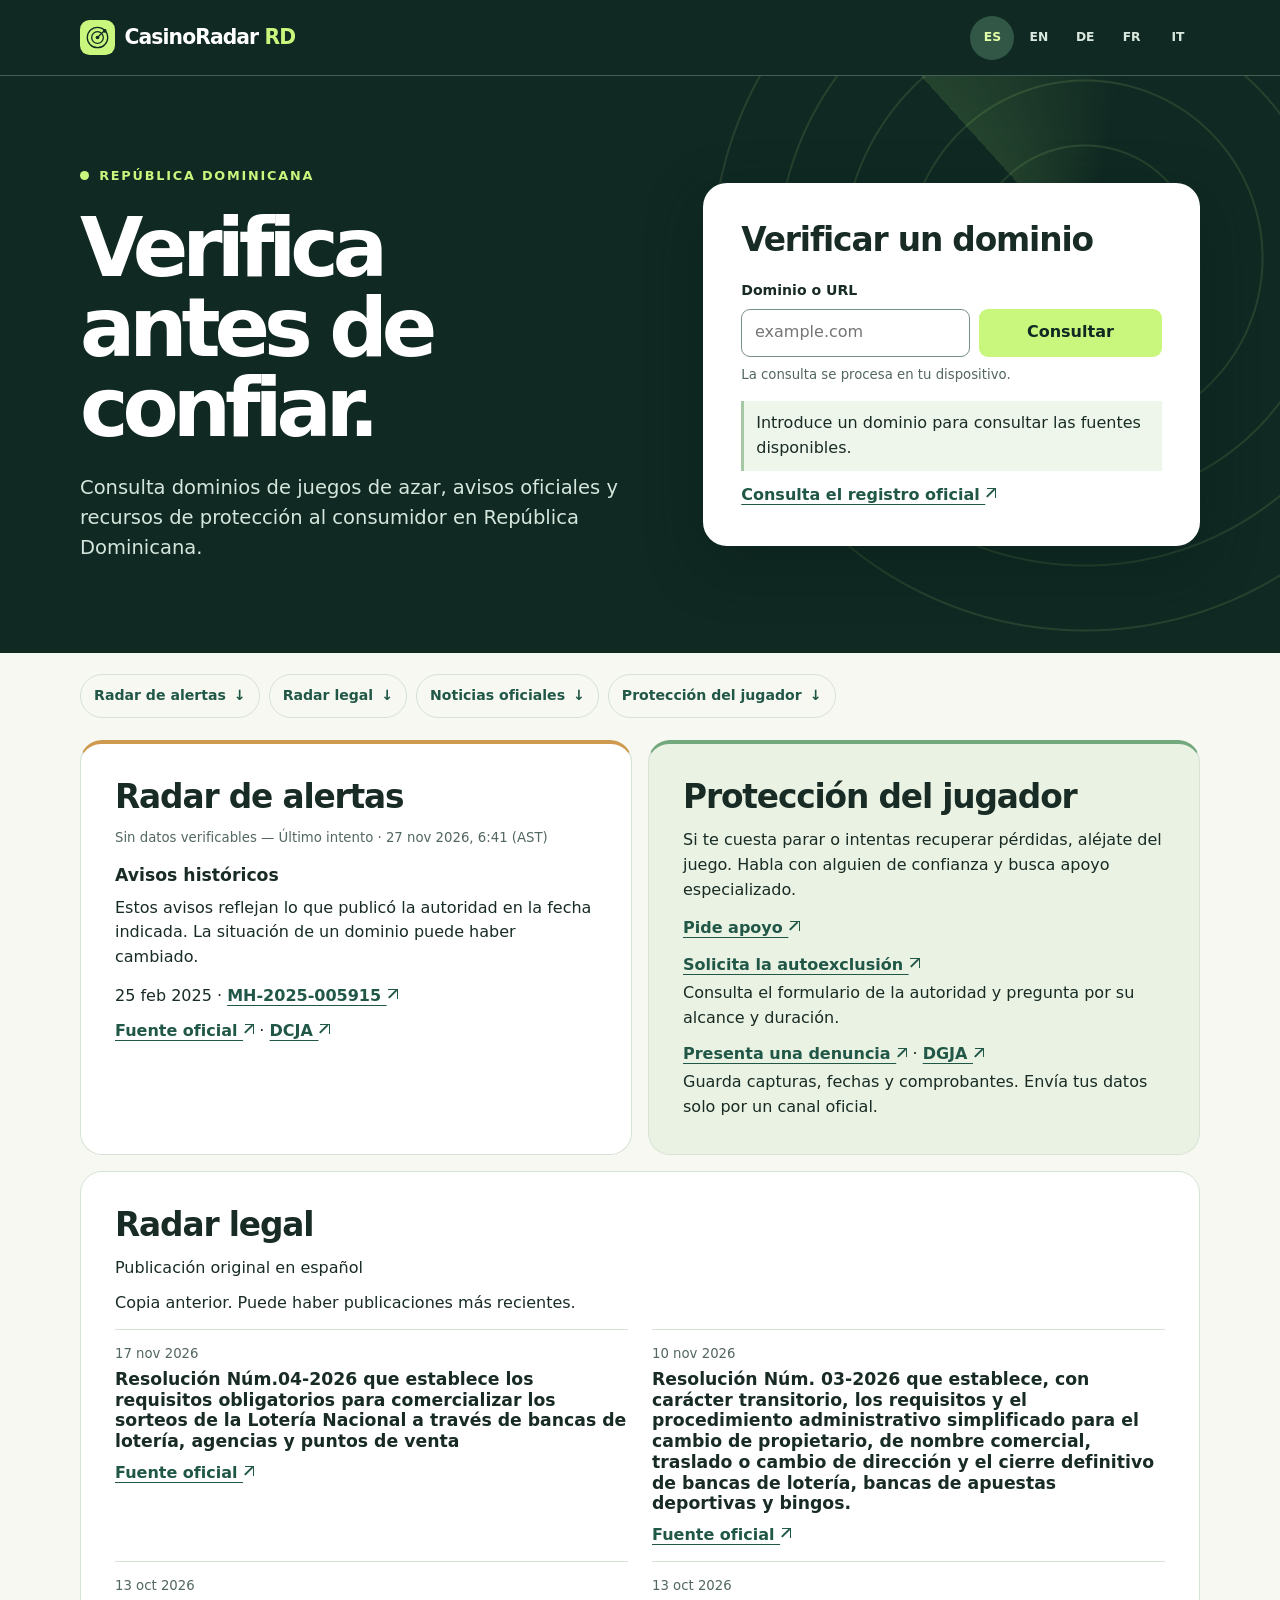
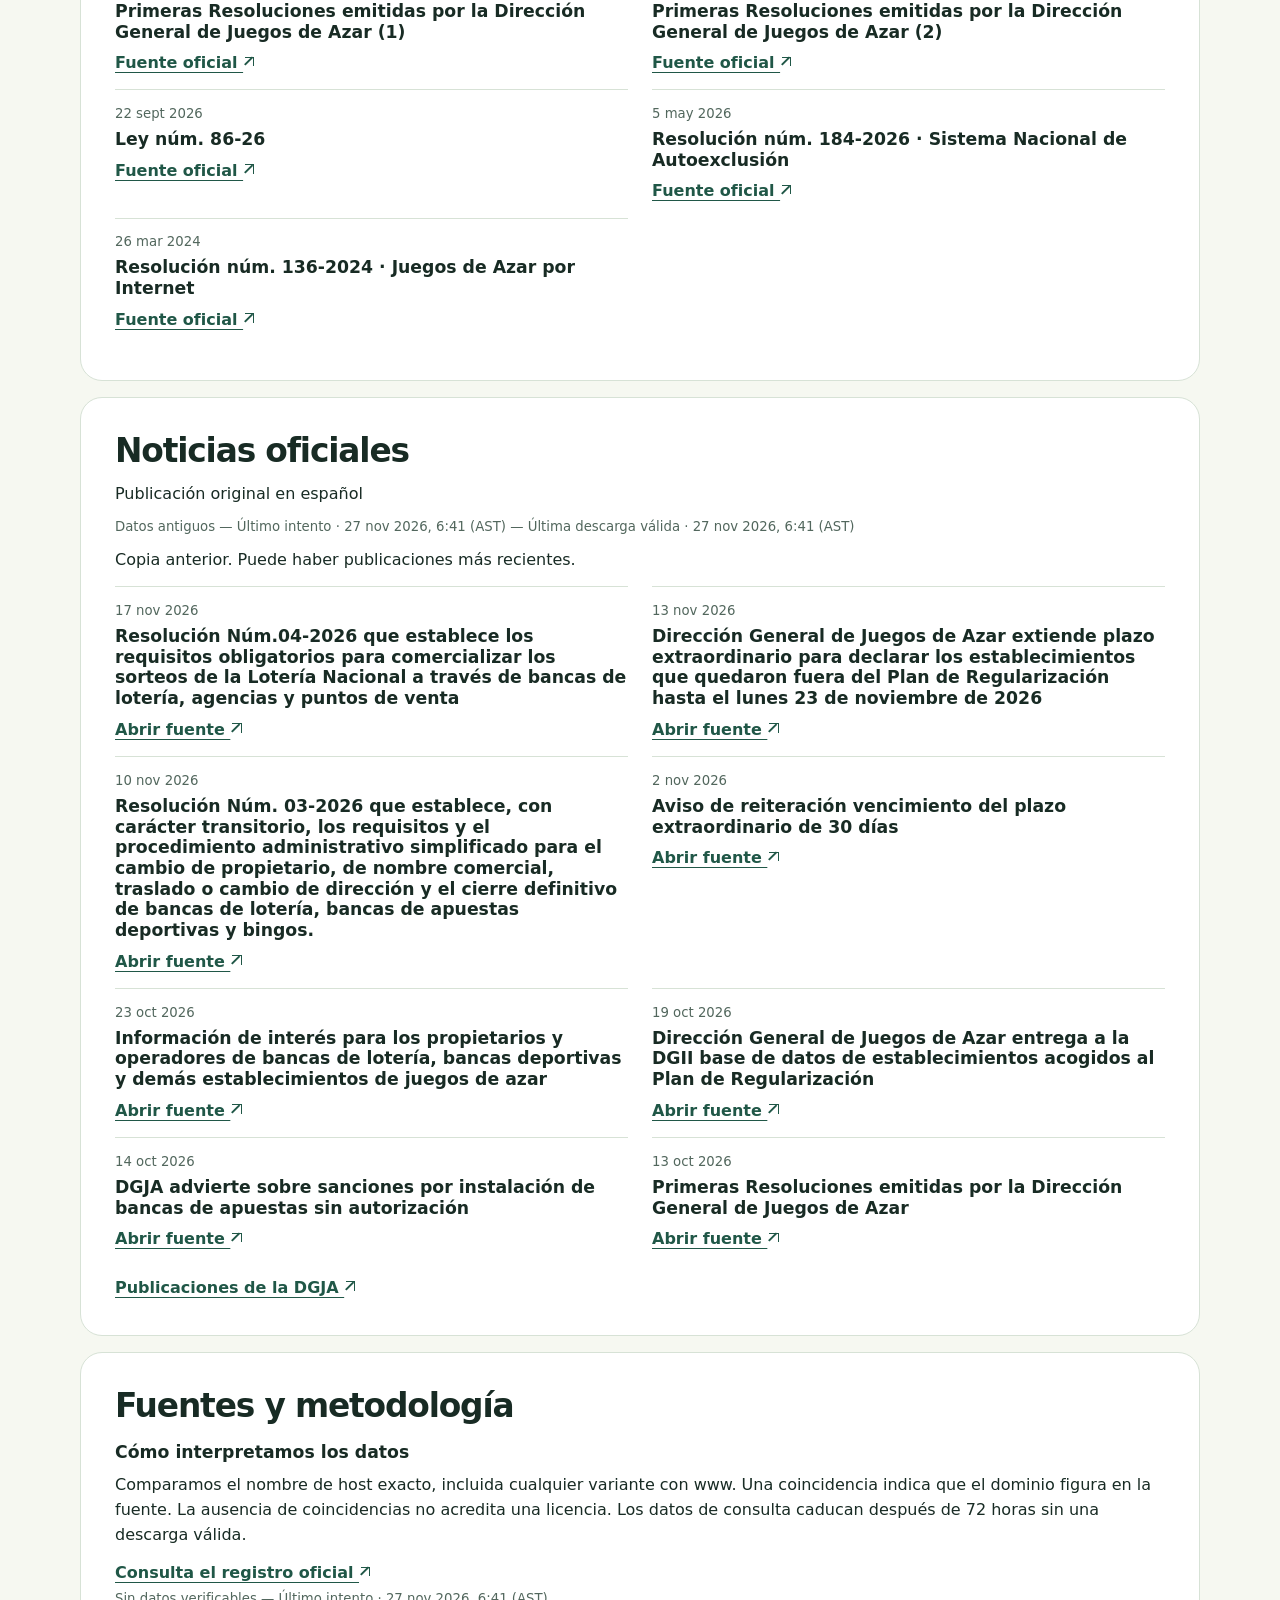
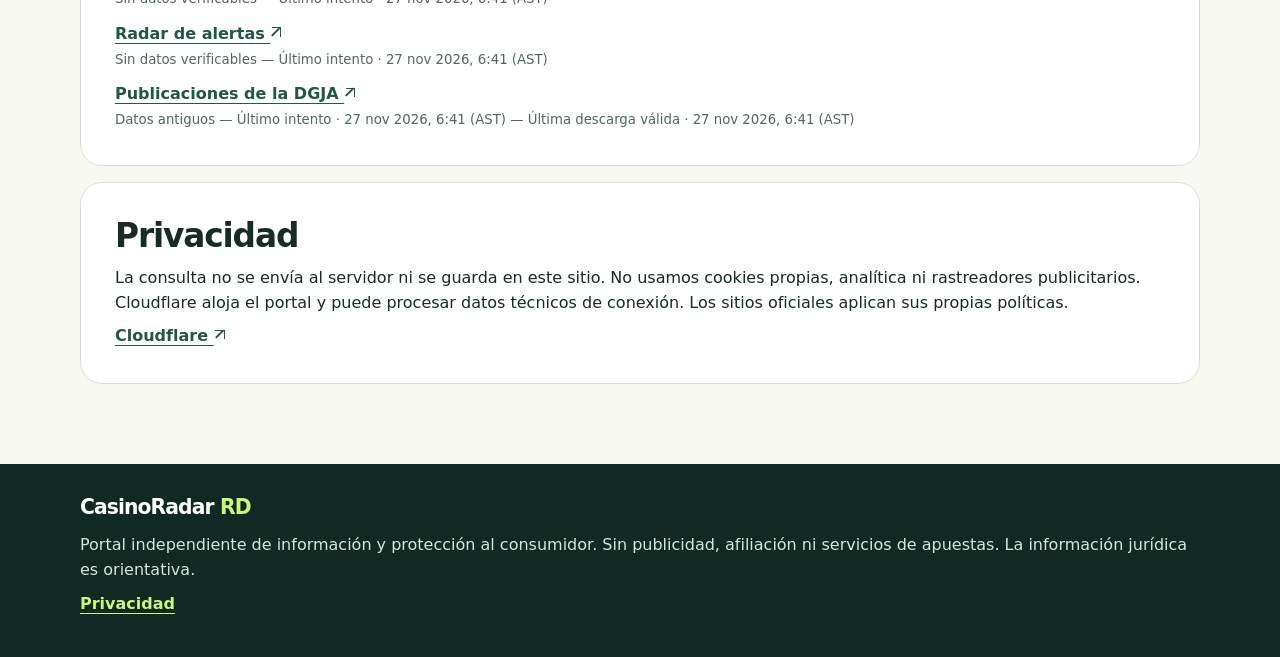
==== commit 0dfbd9b2: "Regenerate es localized page" ====
--- a/index.html
+++ b/index.html
@@ -25,7 +25,7 @@
 <a class="skip" href="#main">Ir al contenido</a>
 <header class="top"><div class="wrap masthead">
 <a class="brand" href="/"><img src="/radar.svg" alt="" width="35" height="35"> CasinoRadar <span>RD</span></a>
-<nav class="languages" aria-label="Idioma / Language"><a href="/" lang="es" hreflang="es" aria-label="Español" aria-current="page">ES</a><a href="/en/" lang="en" hreflang="en" aria-label="English">EN</a><a href="/de/" lang="de" hreflang="de" aria-label="Deutsch">DE</a><a href="/fr/" lang="fr" hreflang="fr" aria-label="Français">FR</a><a href="/it/" lang="it" hreflang="it" aria-label="Italiano">IT</a></nav>
+<nav class="languages" aria-label="Idioma"><a href="/" lang="es" hreflang="es" aria-label="Español" aria-current="page">ES</a><a href="/en/" lang="en" hreflang="en" aria-label="English">EN</a><a href="/de/" lang="de" hreflang="de" aria-label="Deutsch">DE</a><a href="/fr/" lang="fr" hreflang="fr" aria-label="Français">FR</a><a href="/it/" lang="it" hreflang="it" aria-label="Italiano">IT</a></nav>
 </div></header>
 <main id="main">
 <div class="hero"><div class="wrap hero-grid">
